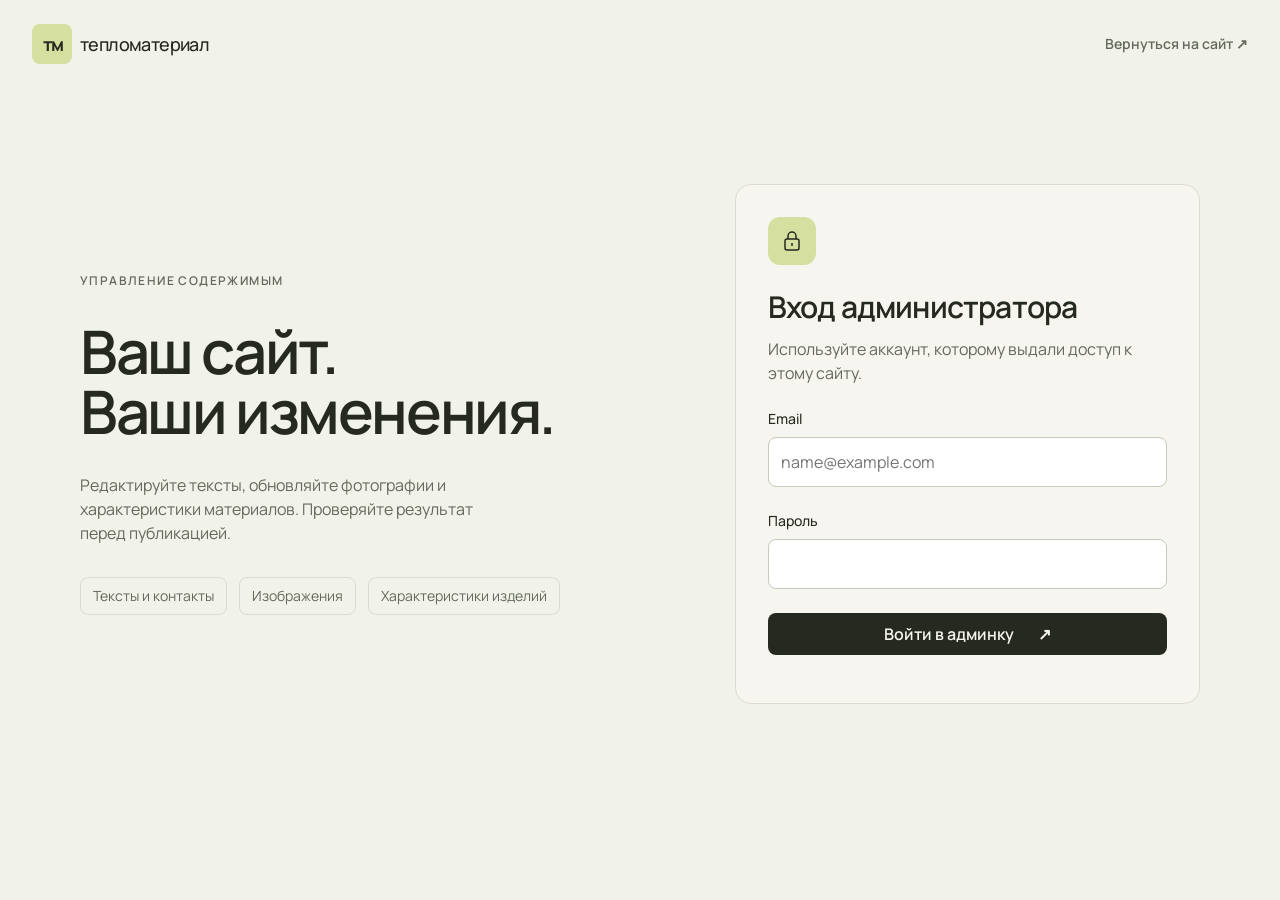
==== admin.html @ e7f807e2 "Add files via upload" ====
<!doctype html><html lang="ru"><head><meta charset="utf-8"><meta name="viewport" content="width=device-width,initial-scale=1"><meta name="robots" content="noindex,nofollow"><title>Редактор сайта | Тепломатериал</title><link rel="icon" href="./assets/favicon.svg"><link rel="stylesheet" href="./styles.css"><link rel="stylesheet" href="./admin.css"><script src="./config.js" defer></script><script src="./product-data.js" defer></script><script src="./cms.js" defer></script><script src="./admin.js" defer></script></head>
<body class="admin-body"><header class="admin-header"><a class="brand title-2" href="./index.html"><span class="brand-mark" aria-hidden="true">тм</span>тепломатериал</a><a class="admin-back button-sm" href="./index.html">Вернуться на сайт ↗</a></header>
<main class="admin-main">
<section id="auth-screen" class="auth-layout"><div class="auth-intro"><p class="eyebrow caption-3">Управление содержимым</p><h1 class="heading-1">Ваш сайт.<br>Ваши изменения.</h1><p class="body-3">Редактируйте тексты, обновляйте фотографии и характеристики материалов. Проверяйте результат перед публикацией.</p><div class="auth-features caption-2"><span>Тексты и контакты</span><span>Изображения</span><span>Характеристики изделий</span></div></div>
<div class="auth-card"><span class="auth-lock" aria-hidden="true"><svg viewBox="0 0 24 24" width="24" height="24" fill="none" stroke="currentColor" stroke-width="1.5"><rect x="5" y="10" width="14" height="11" rx="2"/><path d="M8 10V7a4 4 0 0 1 8 0v3m-4 4v3"/></svg></span><h2 class="heading-4">Вход администратора</h2><p class="body-3 auth-description">Используйте аккаунт, которому выдали доступ к этому сайту.</p><div id="setup-notice" class="setup-notice" hidden><p class="title-3">Supabase пока не подключён</p><p class="caption-2">Добавьте адрес проекта и публичный ключ в config.js, затем выполните SQL из инструкции.</p><a class="text-link button-sm" href="./SUPABASE-SETUP.md" target="_blank" rel="noopener">Открыть инструкцию ↗</a></div>
<form id="login-form"><label class="field-label title-4" for="login-email">Email</label><input id="login-email" name="email" type="email" autocomplete="username" required placeholder="name@example.com"><label class="field-label title-4" for="login-password">Пароль</label><input id="login-password" name="password" type="password" autocomplete="current-password" required minlength="8"><button class="admin-primary button-md" type="submit" id="login-submit">Войти в админку <span aria-hidden="true">↗</span></button><p id="login-status" class="status caption-2" role="status" aria-live="polite"></p></form>
<div id="local-entry" class="local-entry" hidden><p class="caption-2">Пока нет проекта? Проверьте редактор локально. Этот режим не публикует изменения в интернете.</p><button id="open-local" class="admin-secondary button-sm" type="button">Открыть локальный редактор</button></div><p id="file-notice" class="caption-2" hidden>Для редактора запустите локальный сервер по инструкции и откройте http://localhost:8080/admin.html.</p></div></section>
<section id="editor-screen" hidden><div class="editor-top"><div><p class="eyebrow caption-3" id="editor-mode">Редактор сайта</p><h1 class="heading-4">Содержимое страницы</h1></div><div class="editor-actions"><button id="toggle-preview" class="admin-secondary button-sm" aria-expanded="false">Предпросмотр</button><button id="import-draft" class="admin-secondary button-sm">Импорт JSON</button><input id="import-file" type="file" accept="application/json,.json" hidden><button id="export-draft" class="admin-secondary button-sm">Экспорт JSON</button><button id="save-content" class="admin-primary button-sm">Опубликовать изменения</button><button id="logout" class="admin-text button-sm">Выйти</button></div></div>
<div id="editor-banner" class="editor-banner caption-2" role="status"></div><div class="editor-grid"><aside class="editor-sidebar"><p class="caption-3">Разделы страницы</p><nav id="section-nav" aria-label="Разделы редактора"></nav><button id="reload-content" class="admin-text button-sm">Загрузить опубликованное</button></aside><section class="editor-form-panel" aria-label="Поля редактирования"><div class="editor-section-heading"><h2 id="fields-title" class="heading-5">Первый экран</h2><p id="fields-description" class="caption-2">Изменения сначала остаются в черновике.</p></div><div id="fields"></div><p id="editor-status" class="status caption-2" role="status" aria-live="polite"></p></section><aside id="preview-panel" class="preview-panel" hidden><div class="preview-heading title-4">Предпросмотр черновика <a href="./index.html?cms-preview=1" target="_blank" rel="noopener" class="button-sm">Открыть ↗</a></div><iframe id="site-preview" title="Предпросмотр сайта" src="about:blank"></iframe></aside></div></section>
</main></body></html>
---- styles.css ----
@font-face{font-family:Manrope;src:url('./assets/manrope.ttf') format('truetype');font-weight:200 800;font-style:normal;font-display:swap}
:root{--paper:#f6f5ef;--ink:#252920;--muted:#64695d;--olive:#d5df9f;--line:#dadcd1;--curve:cubic-bezier(.22,1,.36,1)}
*{box-sizing:border-box}html{scroll-behavior:smooth;scroll-padding-top:112px}body{margin:0;background:var(--paper);color:var(--ink);font-family:Manrope,sans-serif;font-size:16px;line-height:24px}body.menu-open{overflow:hidden}h1,h2,h3,h4,p{margin:0}h1,h2,h3,h4{text-wrap:balance}p{text-wrap:pretty}a{color:inherit;text-decoration:none}button{font:inherit;color:inherit;cursor:pointer}button,a{-webkit-tap-highlight-color:transparent}a,button{transition:transform .3s var(--curve),opacity .3s var(--curve)}a:hover,button:hover{opacity:.78}a:active,button:active{transform:translateY(1px)}:focus-visible{outline:3px solid #737f36;outline-offset:4px}img{display:block;width:100%;height:auto}address{font-style:normal}section[id]{scroll-margin-top:32px}
.heading-1{font-size:60px;line-height:60px;font-weight:600;letter-spacing:-2.4px}.heading-2{font-size:48px;line-height:48px;font-weight:600;letter-spacing:-1.8px}.heading-4{font-size:30px;line-height:36px;font-weight:600;letter-spacing:-.8px}.heading-5{font-size:24px;line-height:32px;font-weight:600;letter-spacing:-.5px}.title-2{font-size:18px;line-height:28px;font-weight:500}.title-3{font-size:16px;line-height:24px;font-weight:500}.title-4{font-size:14px;line-height:20px;font-weight:500}.body-3{font-size:16px;line-height:24px;font-weight:400}.button-md{font-size:16px;line-height:24px;font-weight:600}.button-sm{font-size:14px;line-height:20px;font-weight:600}.caption-2{font-size:14px;line-height:20px;font-weight:400}.caption-3{font-size:12px;line-height:16px;font-weight:600}.caption-4{font-size:12px;line-height:16px;font-weight:500}
.wrap{width:calc(100% - 96px);max-width:1312px;margin-inline:auto}.section{padding-block:96px}.eyebrow{text-transform:uppercase;letter-spacing:1.4px}.header{position:relative;z-index:30;margin:24px auto 0;display:flex;align-items:center;justify-content:space-between;gap:24px;width:calc(100% - 64px);max-width:1344px;padding:12px 16px;border:1px solid #ffffff80;background:#f8f8f0df;backdrop-filter:blur(20px);border-radius:16px}.brand{display:inline-flex;align-items:center;gap:8px;letter-spacing:-.6px}.brand-mark{background:var(--olive);width:40px;height:40px;display:grid;place-items:center;border-radius:8px;font-size:18px;line-height:28px;font-weight:700;letter-spacing:-2px}.brand-dot{align-self:flex-start;font-size:12px;line-height:16px}.desktop-nav{display:flex;gap:32px;color:var(--muted)}.desktop-nav a[aria-current]{color:var(--ink);text-decoration:underline;text-underline-offset:8px}.header-contact{display:flex;gap:32px;align-items:center;padding:8px 12px;background:white;border:1px solid var(--line);border-radius:8px}.header-contact span{font-size:20px}.menu-toggle{display:none}.mobile-nav{display:none}.skip{position:fixed;top:-96px;left:16px;z-index:100;background:white;padding:16px}.skip:focus{top:16px}
.hero{display:grid;grid-template-columns:1.06fr 1fr;gap:48px;padding-block:64px}.hero-copy{padding-block:16px}.hero .eyebrow{display:flex;align-items:center;gap:8px;margin-bottom:32px;color:var(--muted)}.status-dot{width:8px;height:8px;border-radius:50%;background:#879151;flex-shrink:0}.hero h1{max-width:680px;background:linear-gradient(100deg,#000,#666);color:transparent;background-clip:text;-webkit-background-clip:text}.hero-description{color:var(--muted);max-width:480px;margin-top:24px}.button{display:inline-flex;align-items:center;justify-content:space-between;gap:32px;background:var(--ink);color:white;border-radius:8px;padding:12px 16px}.hero .button{margin-top:32px}.button span{font-size:24px;line-height:32px}.hero-proof{display:flex;align-items:center;gap:12px;color:var(--muted);margin-top:32px}.proof-number{width:40px;height:40px;border:1px solid var(--line);border-radius:50%;display:grid;place-items:center;color:var(--ink)}.hero-visual{background:#e5e6dc;border-radius:16px;overflow:hidden;min-height:560px;position:relative;display:flex;flex-direction:column;justify-content:space-between;padding:24px}.visual-top,.visual-bottom{display:flex;justify-content:space-between;gap:16px;position:relative;z-index:1}.visual-top{text-transform:uppercase;letter-spacing:.7px}.hero-visual>img{position:absolute;width:82%;height:72%;left:9%;top:12%;border-radius:50%;object-fit:cover;object-position:center;filter:saturate(.45);box-shadow:0 24px 64px #2529201a}.material-tag{position:relative;z-index:1;display:flex;align-items:center;gap:12px;margin-top:auto;margin-bottom:48px;padding:16px;background:#f8f9f0e8;backdrop-filter:blur(12px);border-radius:12px;box-shadow:0 8px 32px #2529200a}.material-tag .caption-2{color:var(--muted);margin-top:4px}.tag-circle{border:1px solid #a6ad8e;width:40px;height:40px;border-radius:50%;display:grid;place-items:center;flex-shrink:0}.visual-bottom{color:var(--muted)}
.spec-strip{border-block:1px solid var(--line);padding-block:32px;display:grid;grid-template-columns:1.05fr 1.1fr 1.1fr .8fr;gap:24px;align-items:center}.spec-strip>div{display:flex;flex-direction:column;gap:12px}.spec-strip .caption-3{color:var(--muted)}.spec-strip strong{white-space:nowrap}.spec-strip>p{color:var(--muted)}.section-head{display:grid;grid-template-columns:.55fr 1.45fr 1fr;gap:40px;align-items:start;margin-bottom:48px}.section-head>.eyebrow{padding-top:8px;color:var(--muted)}.section-head>.body-3{color:var(--muted);padding-top:8px}.benefit-grid{display:grid;grid-template-columns:repeat(4,1fr);gap:32px}.benefit{padding-top:24px;border-top:1px solid var(--line)}.benefit .index{color:var(--muted)}.benefit h3{margin-top:32px;margin-bottom:16px}.benefit p{color:var(--muted)}.technology{background:#e9ebdf}.tech-layout{display:grid;grid-template-columns:1fr 1fr;gap:80px;align-items:center}.tech-photo img{aspect-ratio:1/1;object-fit:cover;filter:saturate(.3);border-radius:12px}.tech-photo>p{margin-top:12px;color:var(--muted)}.tech-copy>.eyebrow{margin-bottom:24px;color:var(--muted)}.tech-copy>.body-3{margin-top:24px;color:var(--muted)}.steps{list-style:none;margin:32px 0 0;padding:0}.steps li{display:flex;gap:24px;padding:24px 0;border-top:1px solid #ccd0be}.steps li>span{width:24px;padding-top:8px;color:var(--muted)}.steps p{margin-top:8px;color:var(--muted)}.product-layout{display:grid;grid-template-columns:1fr 1fr;gap:48px}.product-photo{position:relative;min-height:480px;border-radius:12px;overflow:hidden;background:#e8e8df}.product-photo img{height:100%;object-fit:cover;filter:saturate(.35)}.photo-caption{position:absolute;bottom:16px;left:16px;background:#f6f5efed;padding:8px 12px;border-radius:8px}.product-panel{padding:24px 0}.product-panel>.caption-3{color:var(--muted);margin-bottom:16px}.tabs{display:flex;gap:4px;border:1px solid var(--line);padding:4px;border-radius:12px;margin-bottom:32px;width:fit-content}.tabs button{border:0;background:transparent;border-radius:8px;padding:8px 12px}.tabs button[aria-selected=true]{background:var(--ink);color:white}.product-panel h3{margin-bottom:16px}.product-panel p{color:var(--muted)}dl{margin:24px 0}dl>div{display:flex;justify-content:space-between;gap:16px;padding:16px 0;border-bottom:1px solid var(--line);align-items:baseline}dd{margin:0;text-align:right}dt{color:var(--muted)}.text-link{display:inline-flex;align-items:center;gap:32px;padding-block:8px;border-bottom:1px solid currentColor}.product-panel>.text-link{margin-top:24px}.tagline-section{background:var(--olive);padding-block:96px}.tagline-section .eyebrow{margin-bottom:32px}.tagline{max-width:1100px}.tagline-section .body-3{max-width:520px;margin-top:32px}.js .tagline .word{opacity:.3;transition:opacity .5s var(--curve)}.js .tagline .word.active{opacity:1}.application-list article{display:grid;grid-template-columns:.2fr 1fr 1.2fr 40px;gap:32px;padding:32px 0;border-top:1px solid var(--line);align-items:start}.application-list article:last-child{border-bottom:1px solid var(--line)}.application-list p,.application-list .caption-3{color:var(--muted)}.application-arrow{width:40px;height:40px;border:1px solid var(--line);border-radius:50%;display:grid;place-items:center}.team-section{background:#edeee5}.team-grid{display:grid;grid-template-columns:1fr 1fr;gap:48px}.team-lead{padding:32px;border-radius:12px;background:var(--paper);position:relative}.team-lead h3{margin-top:48px;margin-bottom:16px}.team-lead p{max-width:520px;color:var(--muted)}.initials{position:absolute;right:32px;top:32px;color:#bcc6a3}.team-research{padding:16px 0}.team-research>div{margin-top:24px}.team-research p{color:var(--muted);margin-top:8px}.team-research>.caption-2{margin-top:24px}.partners{margin-top:48px;padding-top:32px;border-top:1px solid #d0d3c4}.partners>p{color:var(--muted)}.partner-names{display:flex;justify-content:space-between;gap:32px;margin-top:24px}.documents{margin-top:48px;background:#e0e4d2;padding:32px;border-radius:12px;display:flex;gap:24px;align-items:center;flex-wrap:wrap}.documents>div{flex:1 1 480px}.documents p{color:var(--muted);margin-top:12px;max-width:640px}.document-link{padding:12px 16px;background:var(--paper);border-radius:8px}.faq-section{display:grid;grid-template-columns:1fr 1.3fr;gap:80px}.faq-section .eyebrow{color:var(--muted);margin-bottom:24px}details{border-top:1px solid var(--line);padding:24px 0}details:last-child{border-bottom:1px solid var(--line)}summary{cursor:pointer;list-style:none;display:flex;justify-content:space-between;gap:24px}summary::-webkit-details-marker{display:none}summary:after{content:'+';font-size:24px;flex-shrink:0}details[open] summary:after{content:'−'}details>p{color:var(--muted);padding-top:16px;padding-right:32px}.contact-section{background:#252920;color:#f6f5ef;padding-block:80px}.contact-layout{display:grid;grid-template-columns:1.5fr 1fr;gap:80px;align-items:center}.contact-layout .eyebrow{color:#c6ceab;margin-bottom:24px}.contact-layout .heading-1{color:#ecf0df}.contact-layout .body-3{max-width:480px;color:#b9beb1;margin-top:24px}.contact-layout .button{background:var(--olive);color:var(--ink);margin-top:32px}address{display:flex;flex-direction:column;align-items:flex-start;gap:16px}address>.caption-3{color:#b9beb1}address>.heading-5{margin-bottom:8px}address>.caption-2{color:#b9beb1}.footer{padding-block:32px;display:flex;gap:24px;align-items:center;flex-wrap:wrap}.footer>p{flex:1;color:var(--muted)}.footer a,.legal-button{flex-shrink:0}.legal-button{padding:0;border:0;background:none;color:var(--muted)}dialog{width:calc(100% - 32px);max-width:640px;padding:32px;border:1px solid var(--line);border-radius:16px;background:var(--paper);color:var(--ink)}dialog::backdrop{background:#0008;backdrop-filter:blur(4px)}dialog h2{margin:32px 0 24px}.dialog-close{display:block;margin-left:auto;padding:8px 12px;border:1px solid var(--line);background:transparent;border-radius:8px}dialog .text-link{margin-top:24px}.js .reveal{opacity:0;transform:translateY(32px);transition:opacity .7s var(--curve),transform .7s var(--curve)}.js .reveal.visible{opacity:1;transform:none}
@media(min-width:1500px){.hero-visual{min-height:600px}.hero{gap:64px}}
@media(max-width:1100px){.wrap{width:calc(100% - 64px)}.hero{gap:32px}.hero .heading-1{font-size:48px;line-height:48px;letter-spacing:-1.8px}.hero-visual{min-height:520px}.hero .eyebrow{max-width:280px}.spec-strip{grid-template-columns:repeat(3,1fr)}.spec-strip>p{grid-column:1/-1;max-width:480px}.section-head{grid-template-columns:1fr 2fr}.section-head>.body-3{grid-column:2}.benefit-grid{grid-template-columns:repeat(2,1fr);gap:40px}.tech-layout{gap:40px}.heading-2{font-size:36px;line-height:40px;letter-spacing:-1px}.product-layout{gap:32px}.tabs button{padding:8px}.application-list article{grid-template-columns:24px 1fr 1.2fr 40px;gap:24px}.contact-layout{gap:40px}.footer>p{flex-basis:50%}}
@media(max-width:760px){html{scroll-padding-top:32px}.wrap{width:calc(100% - 40px)}.header{width:calc(100% - 32px);margin-top:16px;padding:8px 12px;gap:12px}.brand{font-size:16px;line-height:24px}.brand-dot{display:none}.brand-mark{width:32px;height:32px}.desktop-nav,.header-contact{display:none}.menu-toggle{display:flex;flex-direction:column;gap:8px;justify-content:center;padding:8px;width:40px;height:40px;border:0;background:transparent}.menu-toggle span{height:2px;width:24px;background:var(--ink);transition:transform .5s var(--curve)}.menu-toggle[aria-expanded=true] span:first-child{transform:translateY(5px) rotate(45deg)}.menu-toggle[aria-expanded=true] span:last-child{transform:translateY(-5px) rotate(-45deg)}.mobile-nav{position:fixed;z-index:20;inset:0;display:flex;flex-direction:column;justify-content:center;gap:32px;padding:40px;background:#f6f5eff5;backdrop-filter:blur(24px);visibility:hidden;opacity:0;transition:opacity .3s var(--curve),visibility .3s var(--curve)}.mobile-nav.open{visibility:visible;opacity:1}.mobile-nav a{opacity:0;transform:translateY(24px);transition:opacity .5s var(--curve),transform .5s var(--curve)}.mobile-nav.open a{opacity:1;transform:none}.mobile-nav a:nth-child(2){transition-delay:60ms}.mobile-nav a:nth-child(3){transition-delay:120ms}.mobile-nav a:nth-child(4){transition-delay:180ms}.mobile-nav a:nth-child(5){transition-delay:240ms}.hero{grid-template-columns:1fr;padding-block:40px;gap:32px}.hero-copy{padding:0}.hero .eyebrow{max-width:none;font-size:12px;letter-spacing:.8px;margin-bottom:24px}.hero .heading-1,.heading-1{font-size:36px;line-height:40px;letter-spacing:-1.2px}.hero-description{margin-top:24px}.hero .button{margin-top:24px}.hero-proof{margin-top:24px}.hero-visual{min-height:440px;padding:24px}.visual-top{font-size:12px;letter-spacing:0}.hero-visual>img{height:72%;top:8%}.material-tag{margin-bottom:32px;padding:12px;gap:8px}.material-tag .caption-2{font-size:12px;line-height:16px}.spec-strip{grid-template-columns:1fr;gap:24px;padding-block:32px}.spec-strip>div{flex-direction:row;align-items:center;justify-content:space-between;gap:12px}.spec-strip .heading-4{font-size:24px;line-height:32px;letter-spacing:-.6px}.spec-strip>p{grid-column:auto}.section{padding-block:64px}.section-head{display:block;margin-bottom:32px}.section-head>.eyebrow{padding:0;margin-bottom:24px}.section-head>.body-3{margin-top:24px;padding:0}.heading-2{font-size:30px;line-height:36px;letter-spacing:-.8px}.heading-4{font-size:24px;line-height:32px}.benefit-grid{gap:32px 24px}.benefit h3{font-size:20px;line-height:28px;margin-top:24px}.benefit p{font-size:14px;line-height:20px}.tech-layout,.product-layout,.team-grid,.faq-section,.contact-layout{grid-template-columns:1fr;gap:32px}.tech-photo{order:2}.tech-photo img{aspect-ratio:4/3}.tech-copy>.eyebrow{margin-bottom:24px}.steps li{gap:16px}.product-photo{min-height:320px}.product-photo img{height:320px}.product-panel{padding:0}.tabs{width:100%;justify-content:space-between}.tabs button{font-size:12px;line-height:16px;padding:12px 8px}.product-panel dd{font-size:16px;line-height:24px}.product-panel dt{font-size:12px;line-height:16px}.tagline-section{padding-block:64px}.tagline-section .heading-1{font-size:36px;line-height:40px}.application-list article{grid-template-columns:24px 1fr 32px;gap:16px;padding:24px 0}.application-list h3{font-size:20px;line-height:28px}.application-list p{grid-column:2/3}.application-arrow{grid-column:3;grid-row:1;width:32px;height:32px}.team-lead{padding:24px}.initials{top:64px;right:24px}.team-lead h3{margin-top:64px}.team-research{padding:0}.partner-names{flex-direction:column;gap:24px}.documents{padding:24px;gap:16px}.documents>div{flex-basis:100%}.document-link{width:100%}.faq-section{gap:24px}.contact-section{padding-block:64px}.contact-layout{gap:48px}.footer{gap:24px 16px}.footer>.brand{flex-basis:100%}.footer>p{flex-basis:100%}.footer .legal-button{font-size:12px;line-height:16px}.footer>a:last-child{margin-left:auto}dialog{padding:24px}}
.material-infographic{padding-bottom:96px}.infographic-heading{display:flex;flex-direction:column;align-items:flex-start;gap:24px;max-width:680px}.infographic-heading .eyebrow{color:var(--muted)}.infographic-heading>.body-3{color:var(--muted);max-width:560px}.infographic-heading h2{max-width:680px}.infographic-layout{display:grid;grid-template-columns:1.1fr 1fr;gap:64px;align-items:center;margin-top:40px}.granule-figure{position:relative;margin:0;min-width:0}.granule-figure img{border-radius:16px;aspect-ratio:1;object-fit:contain}.granule-figure figcaption{color:var(--muted);max-width:480px;margin-top:16px}.granule-pin{position:absolute;display:grid;place-items:center;width:40px;height:40px;background:var(--olive);border:4px solid var(--paper);border-radius:50%;box-shadow:0 4px 16px #25292015}.pin-one{left:57%;top:33%}.pin-two{left:28%;top:58%}.structure-notes{min-width:0}.structure-notes article{display:flex;align-items:flex-start;gap:24px;margin-bottom:32px}.structure-number{display:grid;place-items:center;flex-shrink:0;width:40px;height:40px;border-radius:50%;background:var(--olive)}.structure-notes h3{margin-bottom:12px}.structure-notes p{color:var(--muted)}.structure-footnote{margin-left:64px;max-width:400px}.material-route{display:grid;grid-template-columns:1fr 40px 1fr 40px 1fr;align-items:center;gap:24px;margin-top:40px;background:#e9ebdf;padding:32px;border-radius:16px}.material-route>div{position:relative;padding-left:48px}.route-node{position:absolute;top:0;left:0;width:32px;height:32px;border:1px solid #c1c8ac;border-radius:50%;display:grid;place-items:center}.material-route .caption-2{color:var(--muted);display:block;margin-top:8px}.route-arrow{color:#7c865d;font-size:30px;line-height:36px;text-align:center}
@media(max-width:1100px){.infographic-layout{gap:32px}.material-route{gap:16px;padding:24px;grid-template-columns:1fr 24px 1fr 24px 1fr}.material-route>div{padding-left:0;padding-top:48px}}
@media(max-width:760px){.material-infographic{padding-bottom:64px}.infographic-heading{gap:16px}.infographic-layout{grid-template-columns:1fr;gap:32px;margin-top:24px}.granule-figure figcaption{font-size:12px;line-height:16px;margin-top:12px}.structure-notes article{gap:16px;margin-bottom:24px}.structure-notes h3{font-size:20px;line-height:28px}.structure-number{width:32px;height:32px}.structure-footnote{margin-left:48px}.material-route{grid-template-columns:1fr;gap:16px;margin-top:32px;padding:24px}.material-route>div{padding-top:0;padding-left:48px}.route-arrow{justify-self:start;margin-left:4px;transform:rotate(90deg)}}
@media(prefers-reduced-motion:reduce){html{scroll-behavior:auto}*,*::before,*::after{transition:none!important}.js .reveal{opacity:1;transform:none}.js .tagline .word{opacity:1}}

.admin-entry{display:grid;place-items:center;width:32px;height:32px;border-radius:8px;color:var(--muted);flex-shrink:0}.admin-entry:hover{background:var(--olive);color:var(--ink)}.header .desktop-nav{margin-left:auto}@media(max-width:760px){.admin-entry{margin-left:auto}}
---- admin.css ----
[hidden]{display:none!important}.admin-body{background:#f1f2e9}.admin-header{max-width:1440px;margin:0 auto;padding:24px 32px;display:flex;justify-content:space-between;align-items:center;gap:24px}.admin-back{color:var(--muted)}.admin-main{max-width:1440px;margin:0 auto;padding:32px}.auth-layout{display:grid;grid-template-columns:1.2fr 1fr;gap:96px;align-items:center;max-width:1120px;margin:64px auto}.auth-intro .eyebrow{color:var(--muted);margin-bottom:32px}.auth-intro .body-3{color:var(--muted);max-width:440px;margin-top:32px}.auth-features{display:flex;gap:12px;flex-wrap:wrap;margin-top:32px;color:var(--muted)}.auth-features span{padding:8px 12px;border:1px solid var(--line);border-radius:8px}.auth-card{background:var(--paper);border:1px solid var(--line);padding:32px;border-radius:16px}.auth-lock{width:48px;height:48px;border-radius:12px;background:var(--olive);display:grid;place-items:center;margin-bottom:24px}.auth-description{margin-top:12px;color:var(--muted)}.field-label{display:block;margin-bottom:8px;margin-top:24px}input,textarea,select{font-family:inherit;font-size:16px;line-height:24px;color:var(--ink);background:white;border:1px solid #c5cbb9;border-radius:8px;padding:12px;width:100%;min-width:0}input:disabled{opacity:.55;background:#e9ebe2}textarea{min-height:112px;resize:vertical}input[type=file]{font-size:14px;line-height:20px}input[type=color]{width:80px;height:48px;padding:4px}.admin-primary,.admin-secondary{display:inline-flex;justify-content:center;align-items:center;gap:24px;border:1px solid transparent;border-radius:8px;padding:8px 12px;min-height:40px}.admin-primary{background:var(--ink);color:var(--paper)}.admin-secondary{background:var(--paper);border-color:var(--line)}.admin-text{border:0;background:transparent;padding:8px 12px;color:var(--muted)}button:disabled{cursor:default;opacity:.5;transform:none}.auth-card .admin-primary{width:100%;margin-top:24px}.status{margin-top:16px;color:var(--muted);white-space:pre-line;overflow-wrap:anywhere}.status.error{color:#9c372a}.setup-notice{padding:16px;margin-top:24px;background:#e9ebdf;border-radius:8px}.setup-notice .caption-2{margin-top:8px;color:var(--muted)}.setup-notice .text-link{margin-top:8px}.local-entry{border-top:1px solid var(--line);margin-top:24px;padding-top:24px}.local-entry p{color:var(--muted);margin-bottom:16px}#file-notice{margin-top:16px;color:var(--muted)}.editor-top{display:flex;justify-content:space-between;align-items:center;gap:24px;flex-wrap:wrap;margin-bottom:24px}.editor-top .eyebrow{color:var(--muted);margin-bottom:8px}.editor-actions{display:flex;align-items:center;gap:8px;flex-wrap:wrap}.editor-banner{background:#e2e8cb;border-radius:8px;padding:12px 16px;margin-bottom:24px}.editor-grid{display:grid;grid-template-columns:240px minmax(0,1fr);gap:24px;align-items:start}.editor-grid.with-preview{grid-template-columns:200px minmax(0,1fr) minmax(320px,.85fr)}.editor-sidebar{position:sticky;top:24px}.editor-sidebar>.caption-3{color:var(--muted);margin-bottom:16px}.editor-sidebar nav{display:flex;flex-direction:column;gap:4px}.editor-sidebar nav button{border:0;background:transparent;border-radius:8px;padding:12px 16px;text-align:left}.editor-sidebar nav button[aria-current=true]{background:var(--ink);color:white}.editor-sidebar>.admin-text{margin-top:24px;text-align:left}.editor-form-panel{min-width:0;background:var(--paper);padding:32px;border:1px solid var(--line);border-radius:12px}.editor-section-heading{padding-bottom:24px;border-bottom:1px solid var(--line)}.editor-section-heading p{color:var(--muted);margin-top:8px}.cms-field{margin-top:24px}.cms-field label{display:block;margin-bottom:8px}.field-help{color:var(--muted);margin-top:8px}.image-edit-preview{max-width:240px;max-height:160px;object-fit:contain;border-radius:8px;margin-top:16px;background:#e9ebdf}.image-upload{margin-top:12px}.product-edit{margin-top:32px}.product-edit h3{padding-bottom:16px;border-bottom:1px solid var(--line)}.spec-edit-row{display:grid;grid-template-columns:1fr 1fr 40px;gap:8px;margin-top:8px}.spec-edit-row button{padding:8px;border:1px solid var(--line);border-radius:8px;background:transparent}.add-spec{margin-top:12px}.preview-panel{position:sticky;top:24px;border:1px solid var(--line);border-radius:12px;overflow:hidden;background:white}.preview-heading{display:flex;justify-content:space-between;gap:8px;padding:12px;background:var(--paper)}.preview-heading a{white-space:nowrap}#site-preview{display:block;width:100%;height:72vh;min-height:480px;border:0}.dirty-dot{display:inline-block;width:8px;height:8px;border-radius:50%;background:#8b742d;margin-right:8px}.editor-skeleton{height:96px;background:#e5e8db;border-radius:8px;margin-top:24px;opacity:.7}@media(max-width:1100px){.auth-layout{gap:48px}.auth-intro .heading-1{font-size:48px;line-height:48px}.editor-grid.with-preview{grid-template-columns:200px minmax(0,1fr)}.preview-panel{grid-column:2;position:static}.editor-form-panel{padding:24px}}@media(max-width:760px){.admin-header{padding:16px 20px}.admin-back{font-size:12px;line-height:16px}.admin-main{padding:24px 20px}.auth-layout{grid-template-columns:1fr;gap:32px;margin:24px auto}.auth-intro .heading-1{font-size:36px;line-height:40px}.auth-intro .eyebrow{margin-bottom:24px}.auth-intro .body-3{margin-top:24px}.auth-features{display:none}.auth-card{padding:24px}.editor-grid,.editor-grid.with-preview{grid-template-columns:1fr}.editor-sidebar{position:static}.editor-sidebar nav{display:grid;grid-template-columns:1fr 1fr;gap:4px}.editor-sidebar nav button{padding:8px;font-size:12px;line-height:16px}.editor-sidebar>.admin-text{margin-top:12px}.preview-panel{grid-column:1}.editor-top{gap:16px}.editor-actions{gap:8px}.editor-actions button{font-size:12px;line-height:16px;gap:8px}.editor-form-panel{padding:24px 16px}.spec-edit-row{grid-template-columns:minmax(0,1fr) minmax(0,1fr) 32px;gap:4px}.spec-edit-row input{padding:8px;font-size:14px;line-height:20px}}
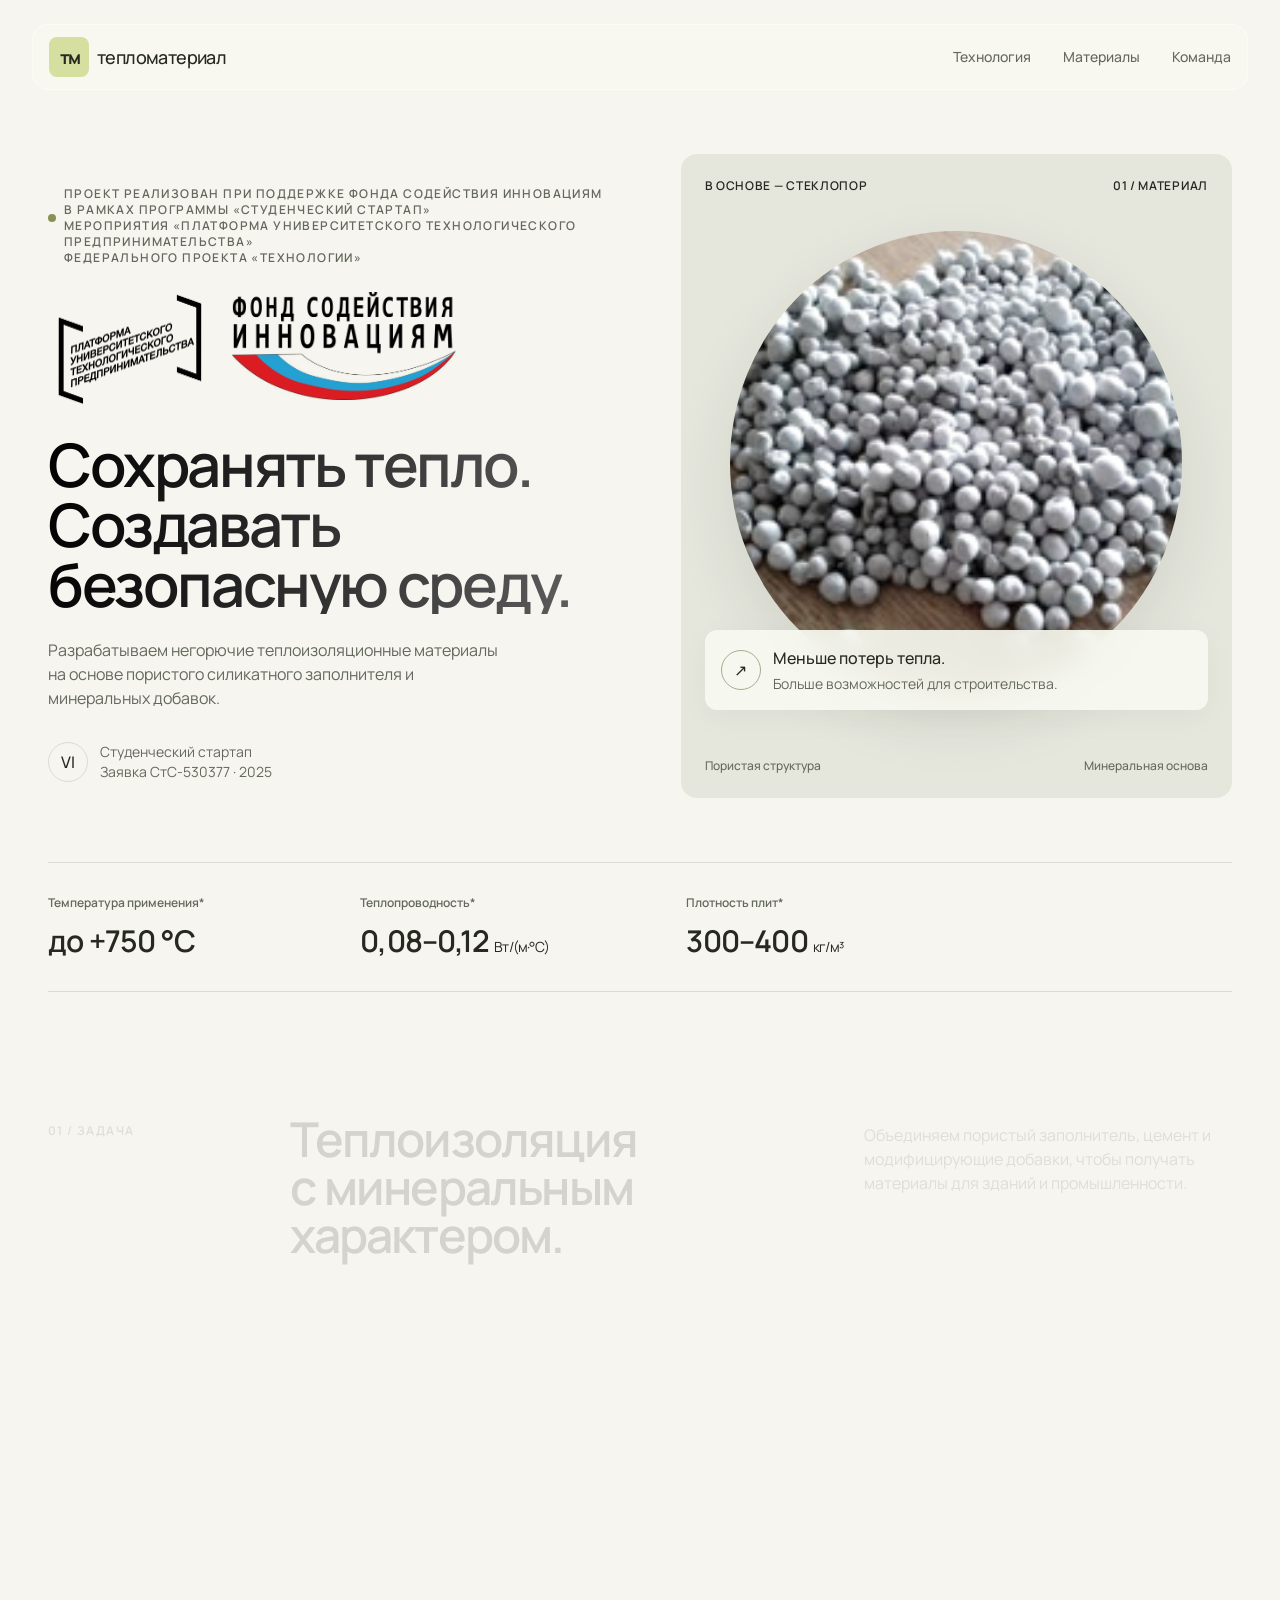
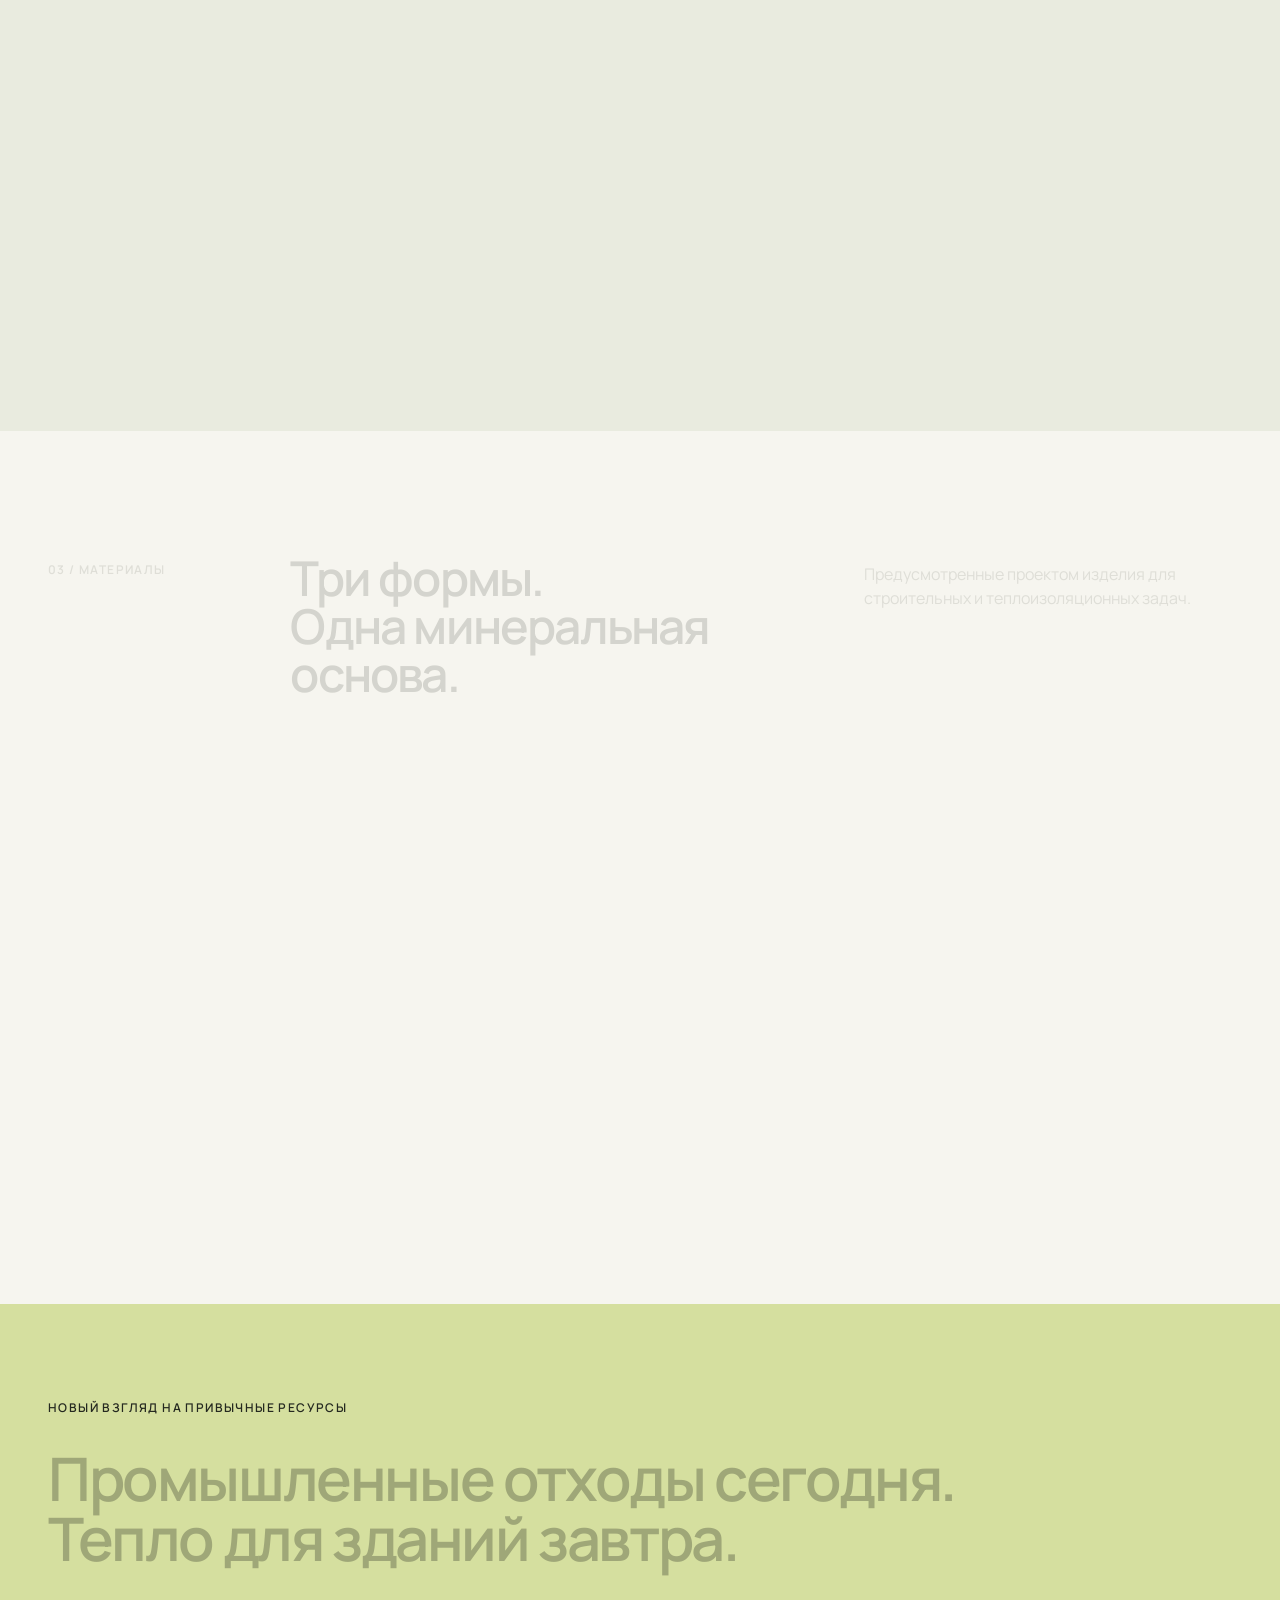
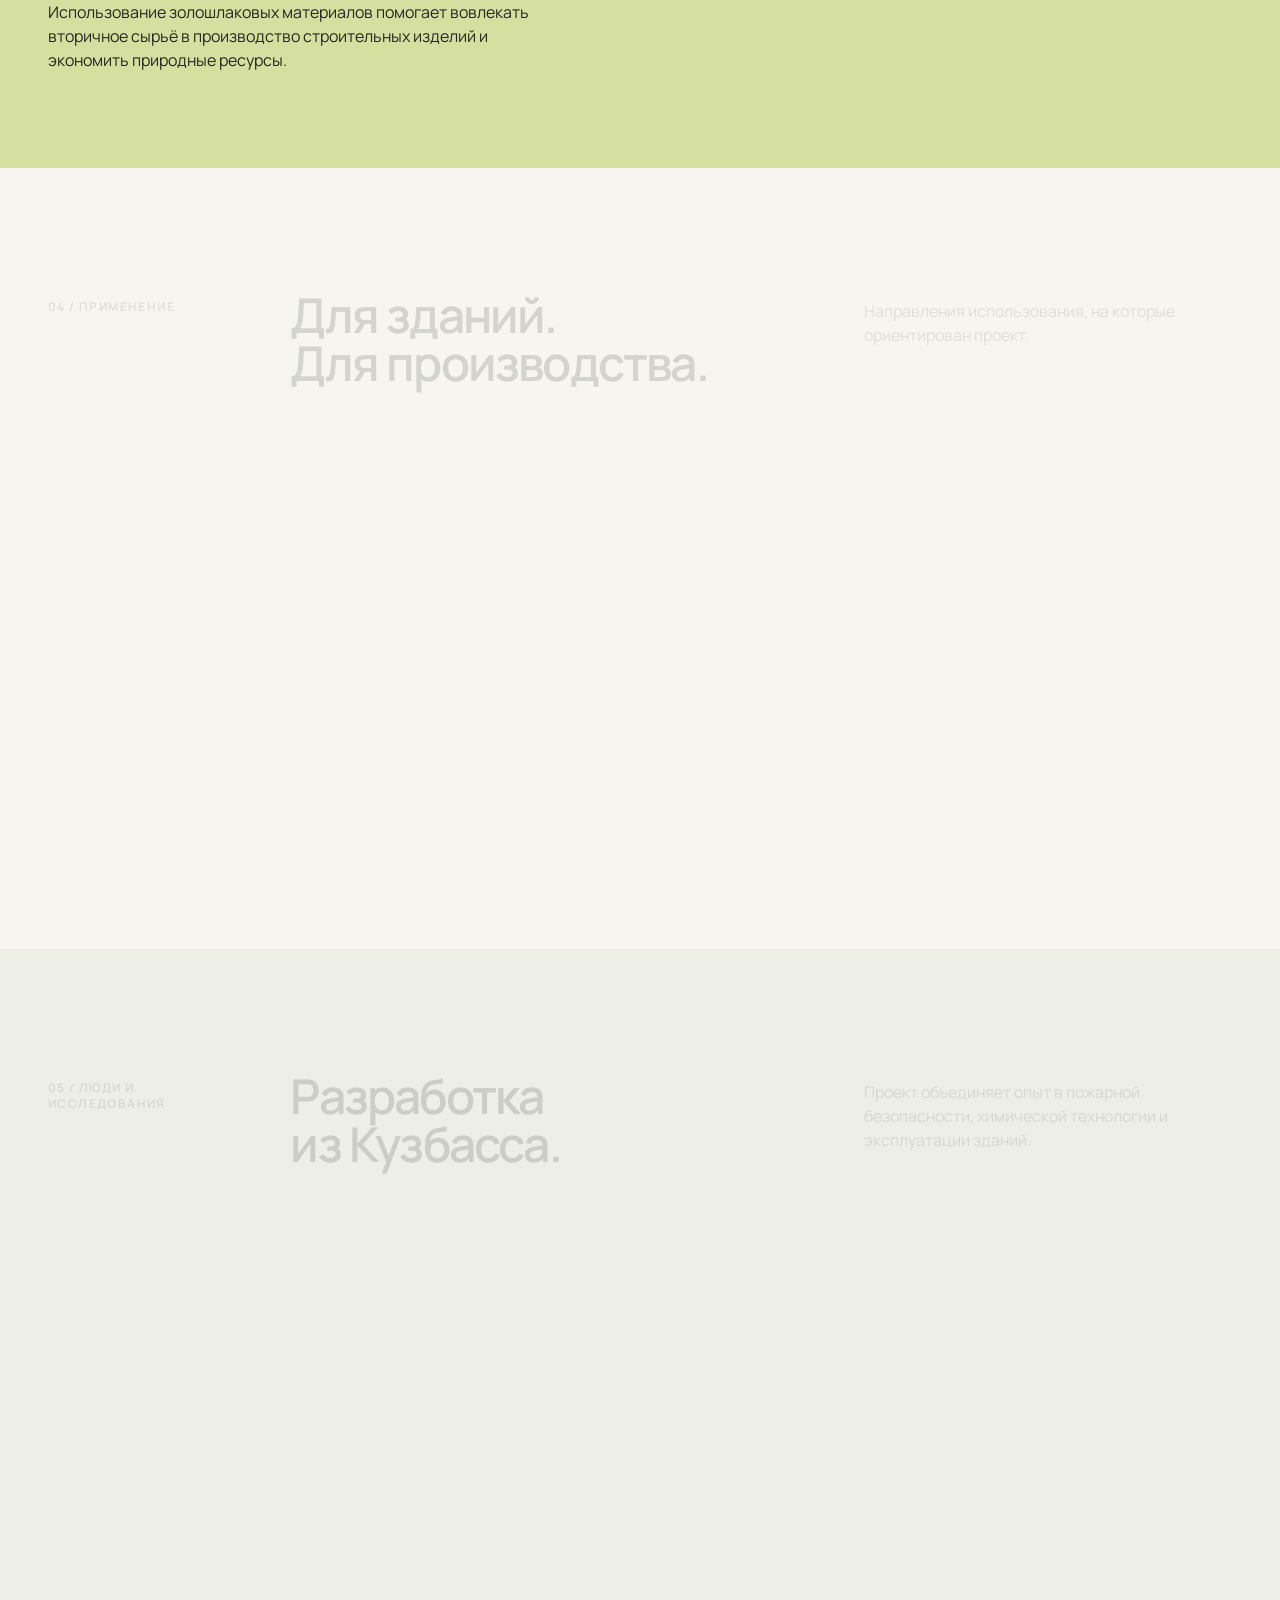
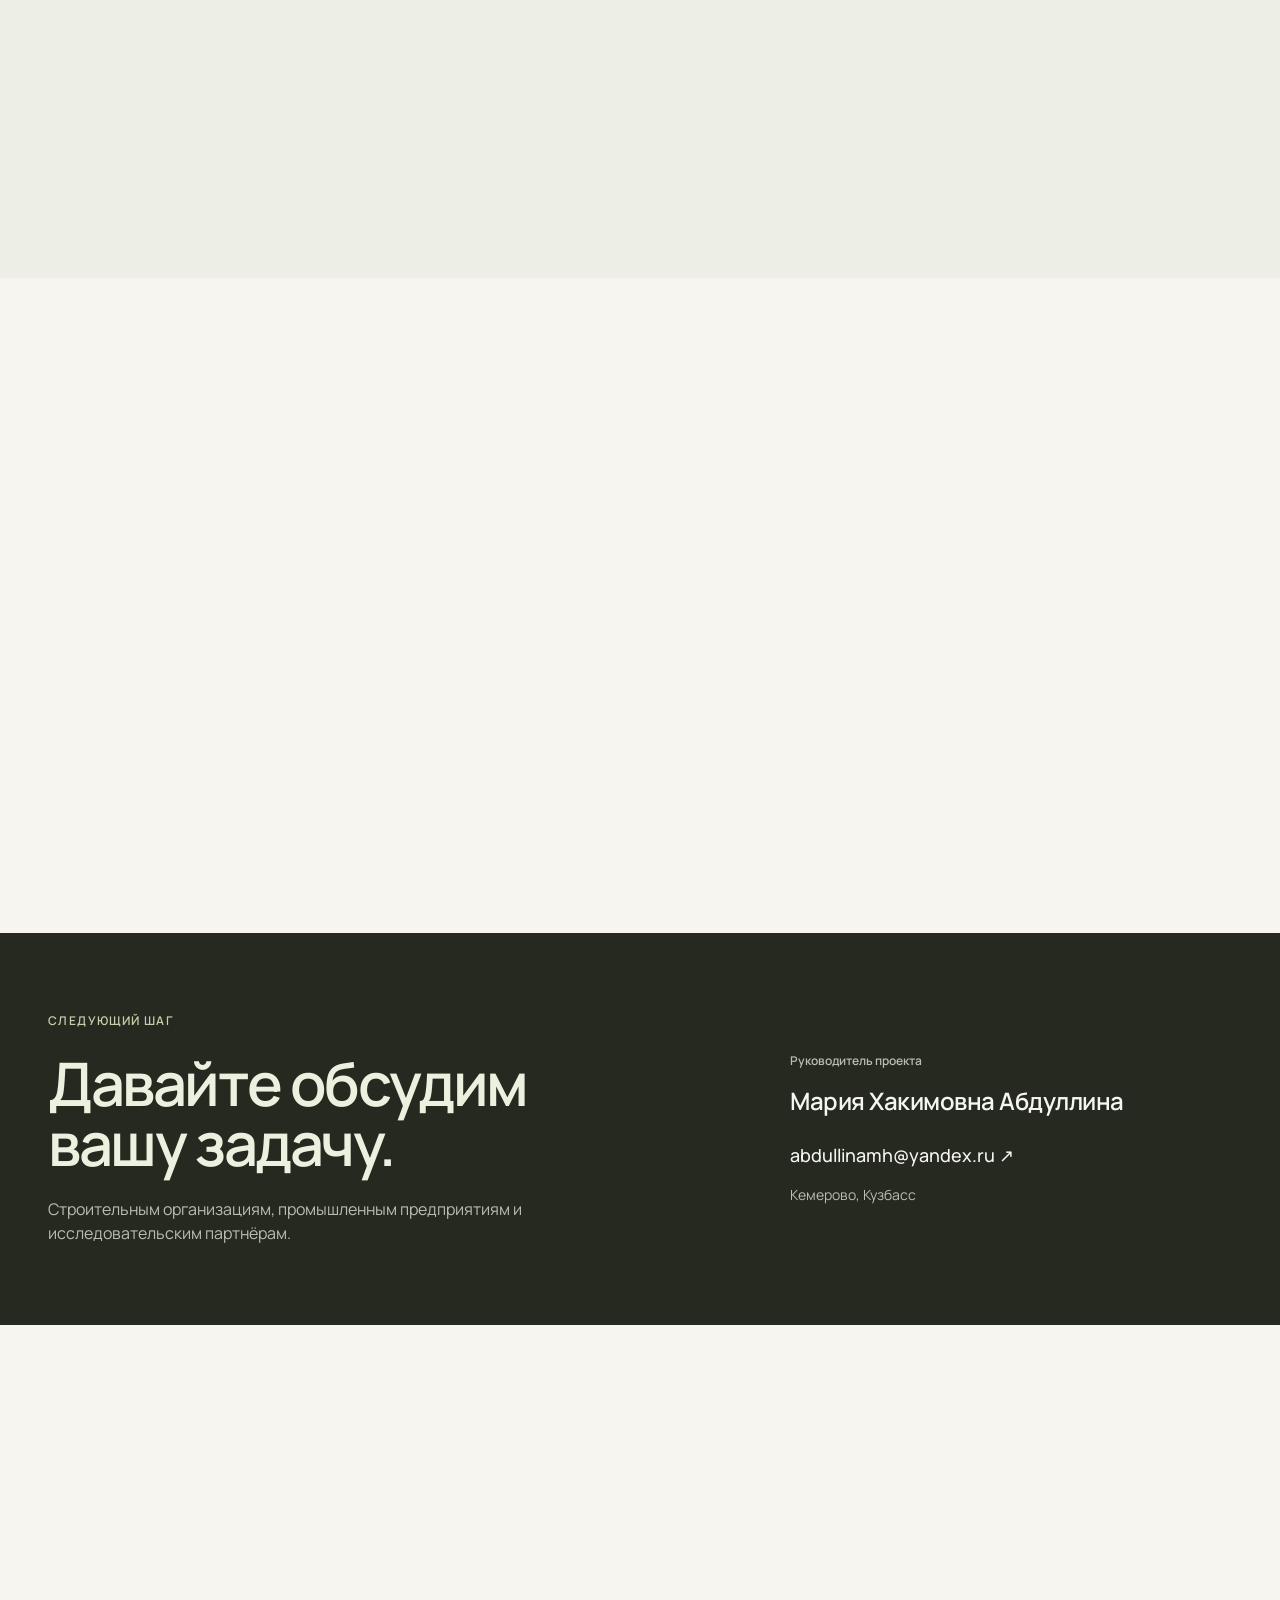
==== commit 98526ced: "Add files via upload" ====
--- a/admin.html
+++ b/admin.html
@@ -1,10 +1 @@
-<!doctype html><html lang="ru"><head><meta charset="utf-8"><meta name="viewport" content="width=device-width,initial-scale=1"><meta name="robots" content="noindex,nofollow"><title>Редактор сайта | Тепломатериал</title><link rel="icon" href="./assets/favicon.svg"><link rel="stylesheet" href="./styles.css"><link rel="stylesheet" href="./admin.css"><script src="./config.js" defer></script><script src="./product-data.js" defer></script><script src="./cms.js" defer></script><script src="./admin.js" defer></script></head>
-<body class="admin-body"><header class="admin-header"><a class="brand title-2" href="./index.html"><span class="brand-mark" aria-hidden="true">тм</span>тепломатериал</a><a class="admin-back button-sm" href="./index.html">Вернуться на сайт ↗</a></header>
-<main class="admin-main">
-<section id="auth-screen" class="auth-layout"><div class="auth-intro"><p class="eyebrow caption-3">Управление содержимым</p><h1 class="heading-1">Ваш сайт.<br>Ваши изменения.</h1><p class="body-3">Редактируйте тексты, обновляйте фотографии и характеристики материалов. Проверяйте результат перед публикацией.</p><div class="auth-features caption-2"><span>Тексты и контакты</span><span>Изображения</span><span>Характеристики изделий</span></div></div>
-<div class="auth-card"><span class="auth-lock" aria-hidden="true"><svg viewBox="0 0 24 24" width="24" height="24" fill="none" stroke="currentColor" stroke-width="1.5"><rect x="5" y="10" width="14" height="11" rx="2"/><path d="M8 10V7a4 4 0 0 1 8 0v3m-4 4v3"/></svg></span><h2 class="heading-4">Вход администратора</h2><p class="body-3 auth-description">Используйте аккаунт, которому выдали доступ к этому сайту.</p><div id="setup-notice" class="setup-notice" hidden><p class="title-3">Supabase пока не подключён</p><p class="caption-2">Добавьте адрес проекта и публичный ключ в config.js, затем выполните SQL из инструкции.</p><a class="text-link button-sm" href="./SUPABASE-SETUP.md" target="_blank" rel="noopener">Открыть инструкцию ↗</a></div>
-<form id="login-form"><label class="field-label title-4" for="login-email">Email</label><input id="login-email" name="email" type="email" autocomplete="username" required placeholder="name@example.com"><label class="field-label title-4" for="login-password">Пароль</label><input id="login-password" name="password" type="password" autocomplete="current-password" required minlength="8"><button class="admin-primary button-md" type="submit" id="login-submit">Войти в админку <span aria-hidden="true">↗</span></button><p id="login-status" class="status caption-2" role="status" aria-live="polite"></p></form>
-<div id="local-entry" class="local-entry" hidden><p class="caption-2">Пока нет проекта? Проверьте редактор локально. Этот режим не публикует изменения в интернете.</p><button id="open-local" class="admin-secondary button-sm" type="button">Открыть локальный редактор</button></div><p id="file-notice" class="caption-2" hidden>Для редактора запустите локальный сервер по инструкции и откройте http://localhost:8080/admin.html.</p></div></section>
-<section id="editor-screen" hidden><div class="editor-top"><div><p class="eyebrow caption-3" id="editor-mode">Редактор сайта</p><h1 class="heading-4">Содержимое страницы</h1></div><div class="editor-actions"><button id="toggle-preview" class="admin-secondary button-sm" aria-expanded="false">Предпросмотр</button><button id="import-draft" class="admin-secondary button-sm">Импорт JSON</button><input id="import-file" type="file" accept="application/json,.json" hidden><button id="export-draft" class="admin-secondary button-sm">Экспорт JSON</button><button id="save-content" class="admin-primary button-sm">Опубликовать изменения</button><button id="logout" class="admin-text button-sm">Выйти</button></div></div>
-<div id="editor-banner" class="editor-banner caption-2" role="status"></div><div class="editor-grid"><aside class="editor-sidebar"><p class="caption-3">Разделы страницы</p><nav id="section-nav" aria-label="Разделы редактора"></nav><button id="reload-content" class="admin-text button-sm">Загрузить опубликованное</button></aside><section class="editor-form-panel" aria-label="Поля редактирования"><div class="editor-section-heading"><h2 id="fields-title" class="heading-5">Первый экран</h2><p id="fields-description" class="caption-2">Изменения сначала остаются в черновике.</p></div><div id="fields"></div><p id="editor-status" class="status caption-2" role="status" aria-live="polite"></p></section><aside id="preview-panel" class="preview-panel" hidden><div class="preview-heading title-4">Предпросмотр черновика <a href="./index.html?cms-preview=1" target="_blank" rel="noopener" class="button-sm">Открыть ↗</a></div><iframe id="site-preview" title="Предпросмотр сайта" src="about:blank"></iframe></aside></div></section>
-</main></body></html>
+<!doctype html><html lang="ru"><head><meta charset="utf-8"><meta name="robots" content="noindex"><meta http-equiv="refresh" content="0;url=./index.html"><title>Переход на сайт</title></head><body><a href="./index.html">Открыть сайт</a></body></html>
